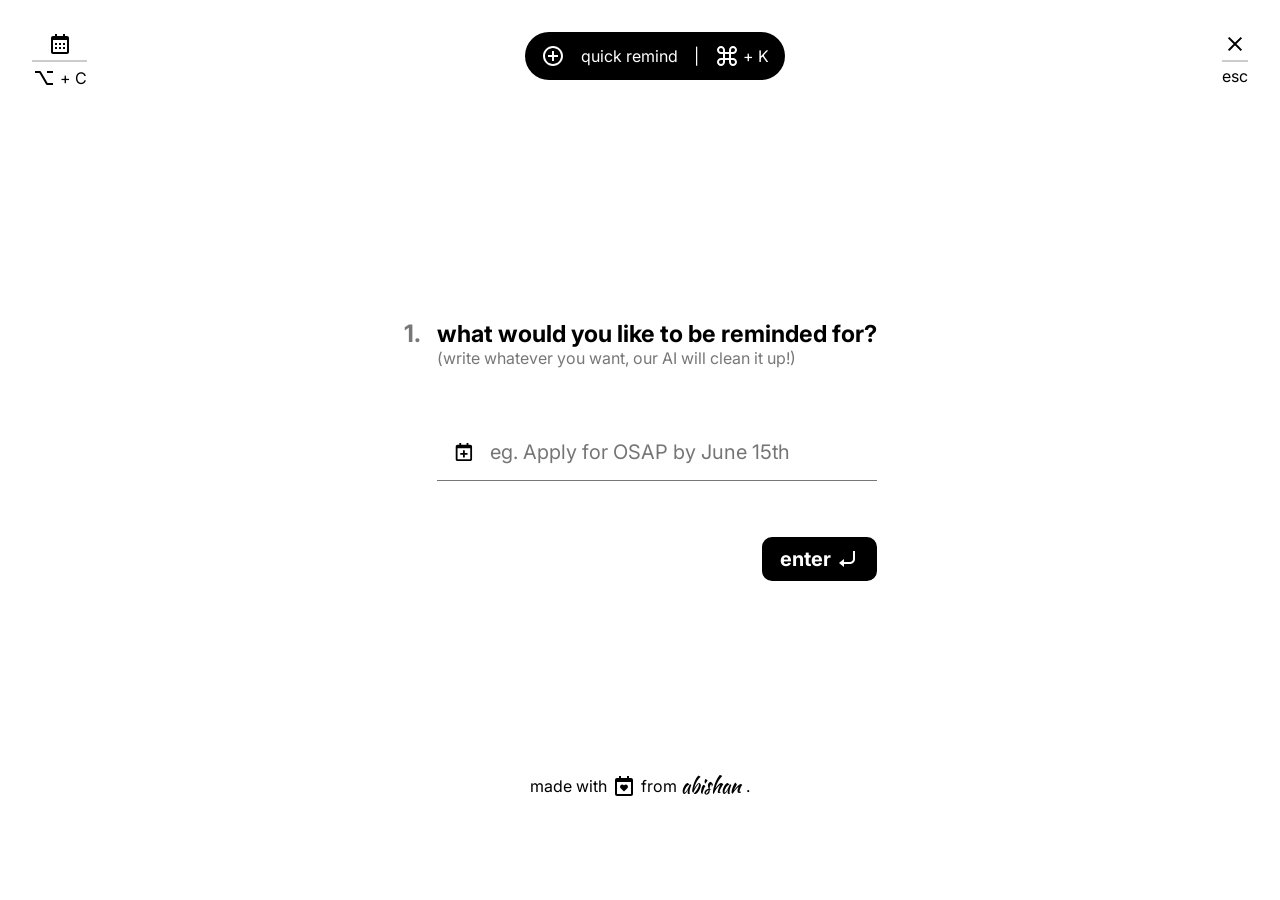
==== views/index/index.html @ edb1ef6b "First commit, finally done UI look" ====
<!DOCTYPE html>
<html lang="en">
<head>
    <meta charset="UTF-8">
    <meta name="viewport" content="width=device-width, initial-scale=1.0">
    <link rel="icon" href="#" type="image/svg+xml">
    <link rel="stylesheet" href="index.css">

    <title>easymind</title>
</head>
<body>
    
    <header>
        <section class="calendar-view vertical-shortcut">
            <svg  xmlns="http://www.w3.org/2000/svg" width="24" height="24"  
            fill="currentColor" viewBox="0 0 24 24" >
            <!--Boxicons v3.0.8 https://boxicons.com | License  https://docs.boxicons.com/free-->
            <path d="M19 4h-2V2h-2v2H9V2H7v2H5c-1.1 0-2 .9-2 2v14c0 1.1.9 2 2 2h14c1.1 0 2-.9 2-2V6c0-1.1-.9-2-2-2M5 20V8h14V6v14z"></path><path d="M7 11h2v2H7zm4 0h2v2h-2zm4 0h2v2h-2zm-8 4h2v2H7zm4 0h2v2h-2zm4 0h2v2h-2z"></path>
            </svg>
            
            <hr>

            <div class="shortcut">
                <!-- option + C -->
                    <svg  xmlns="http://www.w3.org/2000/svg" width="24" height="24"  
                    fill="currentColor" viewBox="0 0 24 24" >
                    <!--Boxicons v3.0.8 https://boxicons.com | License  https://docs.boxicons.com/free-->
                    <path d="M8.86 5.5A1 1 0 0 0 8 5H3v2h4.43l6.71 11.5a1 1 0 0 0 .86.5h6v-2h-5.43zM15 5h6v2h-6z"></path>
                    </svg>
                    <p>+</p>
                    <p>C</p>
            </div>
             
        </section>

        <section class="quick-remind">
            <svg  xmlns="http://www.w3.org/2000/svg" width="24" height="24"  
            fill="currentColor" viewBox="0 0 24 24" >
            <!--Boxicons v3.0.8 https://boxicons.com | License  https://docs.boxicons.com/free-->
            <path d="M13 7h-2v4H7v2h4v4h2v-4h4v-2h-4z"></path><path d="M12 2C6.49 2 2 6.49 2 12s4.49 10 10 10 10-4.49 10-10S17.51 2 12 2m0 18c-4.41 0-8-3.59-8-8s3.59-8 8-8 8 3.59 8 8-3.59 8-8 8"></path>
            </svg>

            <p>quick remind</p>
            <p>|</p>

            <div class="shortcut">
                <!-- command + K -->
                    <svg  xmlns="http://www.w3.org/2000/svg" width="24" height="24"  
                    fill="currentColor" viewBox="0 0 24 24" >
                    <!--Boxicons v3.0.8 https://boxicons.com | License  https://docs.boxicons.com/free-->
                    <path d="M18 10c2.21 0 4-1.79 4-4s-1.79-4-4-4-4 1.79-4 4v2h-4V6c0-2.21-1.79-4-4-4S2 3.79 2 6s1.79 4 4 4h2v4H6c-2.21 0-4 1.79-4 4s1.79 4 4 4 4-1.79 4-4v-2h4v2c0 2.21 1.79 4 4 4s4-1.79 4-4-1.79-4-4-4h-2v-4zm-2-4c0-1.1.9-2 2-2s2 .9 2 2-.9 2-2 2h-2zM8 18c0 1.1-.9 2-2 2s-2-.9-2-2 .9-2 2-2h2zM8 8H6c-1.1 0-2-.9-2-2s.9-2 2-2 2 .9 2 2zm6 6h-4v-4h4zm4 2c1.1 0 2 .9 2 2s-.9 2-2 2-2-.9-2-2v-2z"></path>
                    </svg>
                    <p>+</p>
                    <p>K</p>
            </div>
        </section>

        <section class="close-view vertical-shortcut">
            <svg  xmlns="http://www.w3.org/2000/svg" width="24" height="24"  
            fill="currentColor" viewBox="0 0 24 24" >
            <!--Boxicons v3.0.8 https://boxicons.com | License  https://docs.boxicons.com/free-->
            <path d="m7.76 14.83-2.83 2.83 1.41 1.41 2.83-2.83 2.12-2.12.71-.71.71.71 1.41 1.42 3.54 3.53 1.41-1.41-3.53-3.54-1.42-1.41-.71-.71 5.66-5.66-1.41-1.41L12 10.59 6.34 4.93 4.93 6.34 10.59 12l-.71.71z"></path>
            </svg>

            <hr>
            
            <!-- esc -->
                <p class="shortcut">esc</p>
        </section>
    </header>

    <main>

        <section class="reminder-form-section">

            <div class="reminder-form-question-number">
                <h1>1.</h1>
            </div>

            <section class="reminder-form question-1">

                <div class="reminder-form-question-text">
    
                    <div class="reminder-form-question">
                        <h1>what would you like to be reminded for?</h1>
                    </div>
    
                    <div class="reminder-form-sub-text">
                        <p>(write whatever you want, our AI will clean it up!)</p>
                    </div>
                </div>
    
                <div class="reminder-form-text-input">           
                    <svg  xmlns="http://www.w3.org/2000/svg" width="24" height="24"  
                    fill="currentColor" viewBox="0 0 24 24" >
                    <!--Boxicons v3.0.8 https://boxicons.com | License  https://docs.boxicons.com/free-->
                    <path d="M13 10h-2v3H8v2h3v3h2v-3h3v-2h-3z"></path><path d="M19 4h-2V2h-2v2H9V2H7v2H5c-1.1 0-2 .9-2 2v14c0 1.1.9 2 2 2h14c1.1 0 2-.9 2-2V6c0-1.1-.9-2-2-2M5 20V8h14V6v14z"></path>
                    </svg>
                    <input type="text" name="" id="" placeholder="eg. Apply for OSAP by June 15th">
                </div>
                
                <button class="enter-button shortcut">
                    <h2>enter</h2>
                    <svg  xmlns="http://www.w3.org/2000/svg" width="24" height="24"  
                    fill="currentColor" viewBox="0 0 24 24" >
                    <!--Boxicons v3.0.8 https://boxicons.com | License  https://docs.boxicons.com/free-->
                    <path d="M18 12c0 1.65-1.35 3-3 3H9v-3l-5 4 5 4v-3h6c2.76 0 5-2.24 5-5V4h-2z"></path>
                    </svg>
                </button>
            </section>
        </section>
    </main>

    <footer>
        <section class="made-with-love-section">
            <p>made with </p>

            <div class="love-from">
                <svg  xmlns="http://www.w3.org/2000/svg" width="24" height="24"  
                fill="currentColor" viewBox="0 0 24 24" >
                <!--Boxicons v3.0.8 https://boxicons.com | License  https://docs.boxicons.com/free-->
                <path d="M19 4h-2V2h-2v2H9V2H7v2H5c-1.1 0-2 .9-2 2v14c0 1.1.9 2 2 2h14c1.1 0 2-.9 2-2V6c0-1.1-.9-2-2-2M5 20V8h14V6v14z"></path><path d="m12.22 11.14-.22.22-.22-.22c-.86-.86-2.23-.86-3.1 0-.86.86-.86 2.21 0 3.07L12 17.5l3.32-3.29c.86-.86.86-2.21 0-3.07-.87-.86-2.23-.86-3.1 0"></path>
                </svg>
                <p>from </p>
                <p class="signature">abishan</p>
            </div>
            <p>.</p>
        </section>
    </footer>

</body>
</html>
---- views/index/index.css ----
/* google fonts */
    /* inter */
    @import url(https://fonts.googleapis.com/css?family=Inter:100,200,300,regular,500,600,700,800,900,100italic,200italic,300italic,italic,500italic,600italic,700italic,800italic,900italic);

    /* kaushan script */
    @import url(https://fonts.googleapis.com/css?family=Kaushan+Script:regular);

/* variables */
    :root {

        /* light-mode */
        --black: #000;
        --white: #fff;
        --medium-grey: #777;
        --light-grey: #ccc;

        --accent: #222;
        
        /* light-mode */
        /* --black: #fff;
        --white: #000;
        --medium-grey: #777;
        --light-grey: #ccc; */

    }

/* basic reset */
    * {
        padding: 0;
        margin: 0;
        box-sizing: border-box;
    }

    input, select, textarea, button {
    font-family: inherit;
    }

/* default link coloring */
    a {
        color: var(--primary);
    }

/* shortcuts */
    .shortcut {
        display: flex;
        gap: 0.25rem;

        justify-content: center;
        align-items: center;

    }

    .vertical-shortcut {
        display: flex;
        flex-direction: column;
        gap: 0.25rem;

        align-items: center;

        hr {
            width: 100%;
            border: 1px solid var(--light-grey);
        }
    }

/* main */
    body {
        font-family: 'Inter', sans-serif;

        background-color: var(--white);
        color: var(--black);

        display: grid;
        grid-template-areas: 
        "header"
        "main"
        "footer";

        grid-template-rows: 0.2fr 1fr 0.2fr;
    }

/* header */
    header {
        grid-area: header;

        display: flex;
        justify-content: space-between;

        padding: 2rem;
    }

    .calendar-view {
        display: flex;
        flex-direction: column;

        align-items: center;
    }

    .quick-remind {
        display: flex;
        flex-direction: row;
        gap: 1rem;

        align-items: center;

        background-color: var(--black);
        color: var(--white);
        padding: 0rem 1rem;
        border-radius: 780px;
        max-height: 3rem;
        
    }

    .close-view {
        display: flex;
        flex-direction: column;

        /* align-items: center; */
    }

/* main */
    main {
        grid-area: main;
    }

/* {% TEMPLATED %} */

/* default main sizing + centering */
    body {
        min-height: 100dvh;
    }

    main {
        display: grid;
    }

    .reminder-form-section {
        place-content: center;

        max-width: 80dvw;
        margin: auto;

        justify-content: center;
        align-items: center;

        display: flex;
        flex-direction: row;

        gap: 1rem;
    }

    .reminder-form-question-number {
        align-self: flex-start;

        color: var(--medium-grey);
    }

    .reminder-form {
        justify-content: center;
        align-items: center;

        display: flex;
        flex-direction: column;

        gap: 3.5rem;
    }

    .reminder-form-question-text {

        display: flex;
        flex-direction: column;

        .reminder-form-question {
            font-size: 1.25rem;
        }
    }

    .reminder-form-sub-text {
        color: var(--medium-grey);
    }

    .reminder-form-text-input {
  
        min-width: auto;

        display: flex;
        flex-direction: row;
        gap: 1rem;

        align-items: center;
        align-self: end;

        border: none;
        border-bottom: 1.5px solid var(--medium-grey);
        width: 100%;
        padding: 1rem;

        input {
            border: 0;
            outline: none;

            font-size: 1.25rem;
            width: 100%;
        }
    }

    .enter-button {
        align-self: flex-end;

        padding: 0.5rem 1rem;
        border: 2px solid var(--black);
        border-radius: 10px;

        background-color: var(--black);
        color: var(--white);
    }

/* {% TEMPLATED %} */

/* footer */
    footer {
        grid-area: footer;
    }

    .made-with-love-section {
        display: flex;
        flex-direction: row;

        justify-content: center;
        align-items: center;

        gap: 0.3rem;

        .love-from {
            display: flex;
            align-items: center;

            gap: 0.3rem;
        }

        .signature {
            font-family: Kaushan Script;
            font-size: 1.25rem;
        }
    }
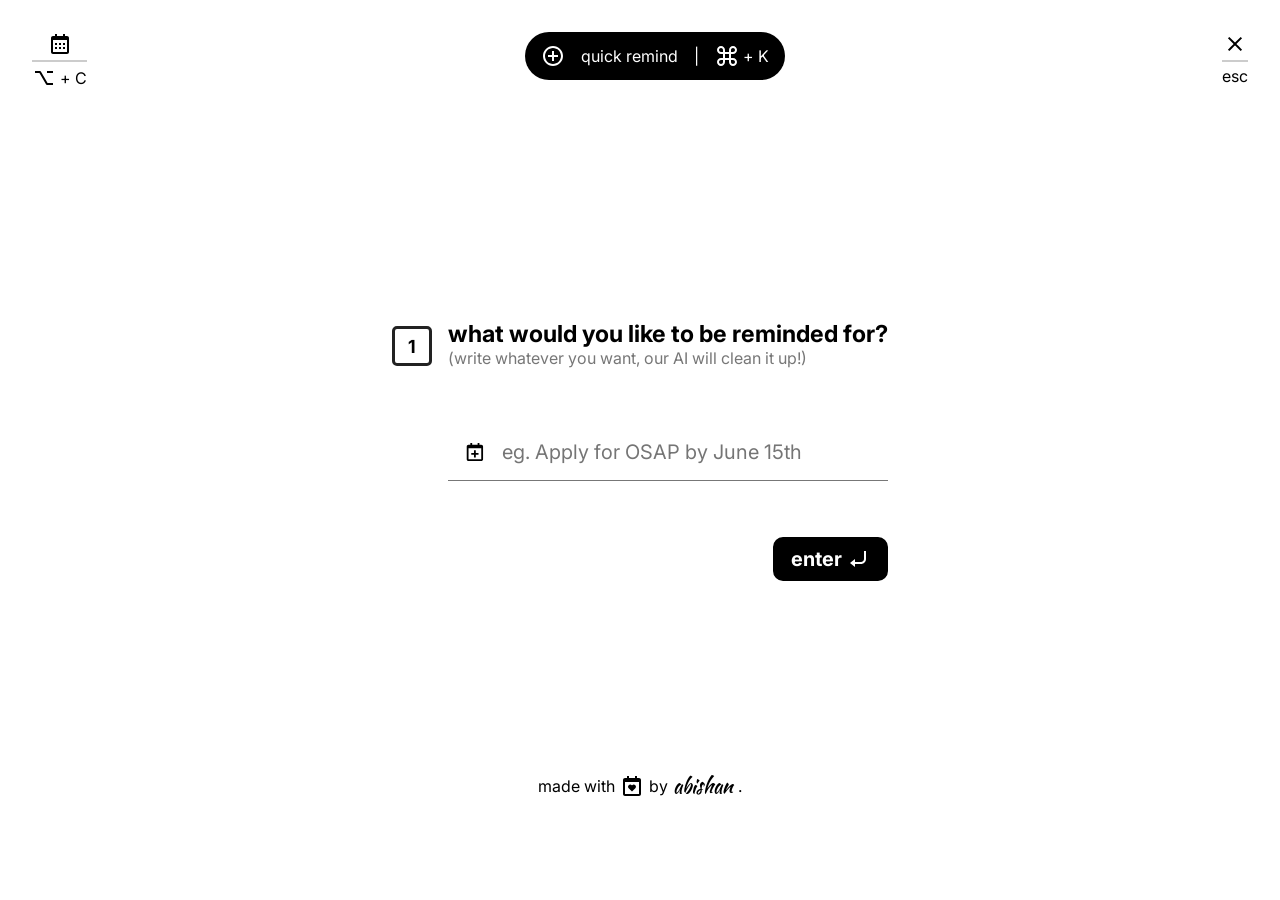
==== commit fc89a052: "satisfied with index page, now need to build other views and backend" ====
--- a/views/index/index.html
+++ b/views/index/index.html
@@ -74,7 +74,7 @@
         <section class="reminder-form-section">
 
             <div class="reminder-form-question-number">
-                <h1>1.</h1>
+                <h1>1</h1>
             </div>
 
             <section class="reminder-form question-1">
@@ -121,7 +121,7 @@
                 <!--Boxicons v3.0.8 https://boxicons.com | License  https://docs.boxicons.com/free-->
                 <path d="M19 4h-2V2h-2v2H9V2H7v2H5c-1.1 0-2 .9-2 2v14c0 1.1.9 2 2 2h14c1.1 0 2-.9 2-2V6c0-1.1-.9-2-2-2M5 20V8h14V6v14z"></path><path d="m12.22 11.14-.22.22-.22-.22c-.86-.86-2.23-.86-3.1 0-.86.86-.86 2.21 0 3.07L12 17.5l3.32-3.29c.86-.86.86-2.21 0-3.07-.87-.86-2.23-.86-3.1 0"></path>
                 </svg>
-                <p>from </p>
+                <p>by </p>
                 <p class="signature">abishan</p>
             </div>
             <p>.</p>
--- a/views/index/index.css
+++ b/views/index/index.css
@@ -150,9 +150,21 @@
     }
 
     .reminder-form-question-number {
+        font-size: 0.75rem;
+
         align-self: flex-start;
-
-        color: var(--medium-grey);
+        margin-top: 0.45rem;
+
+        display: grid;
+        place-content: center;
+
+        width: 2.5rem;
+        aspect-ratio: 1 / 1;
+        border: 3px solid var(--accent);
+        border-radius: 5px;
+
+        background-color: var(--white);
+        color: var(--black);
     }
 
     .reminder-form {
@@ -202,6 +214,10 @@
             font-size: 1.25rem;
             width: 100%;
         }
+
+        &:focus-within {
+            border-bottom: 2px solid var(--black);
+        }
     }
 
     .enter-button {
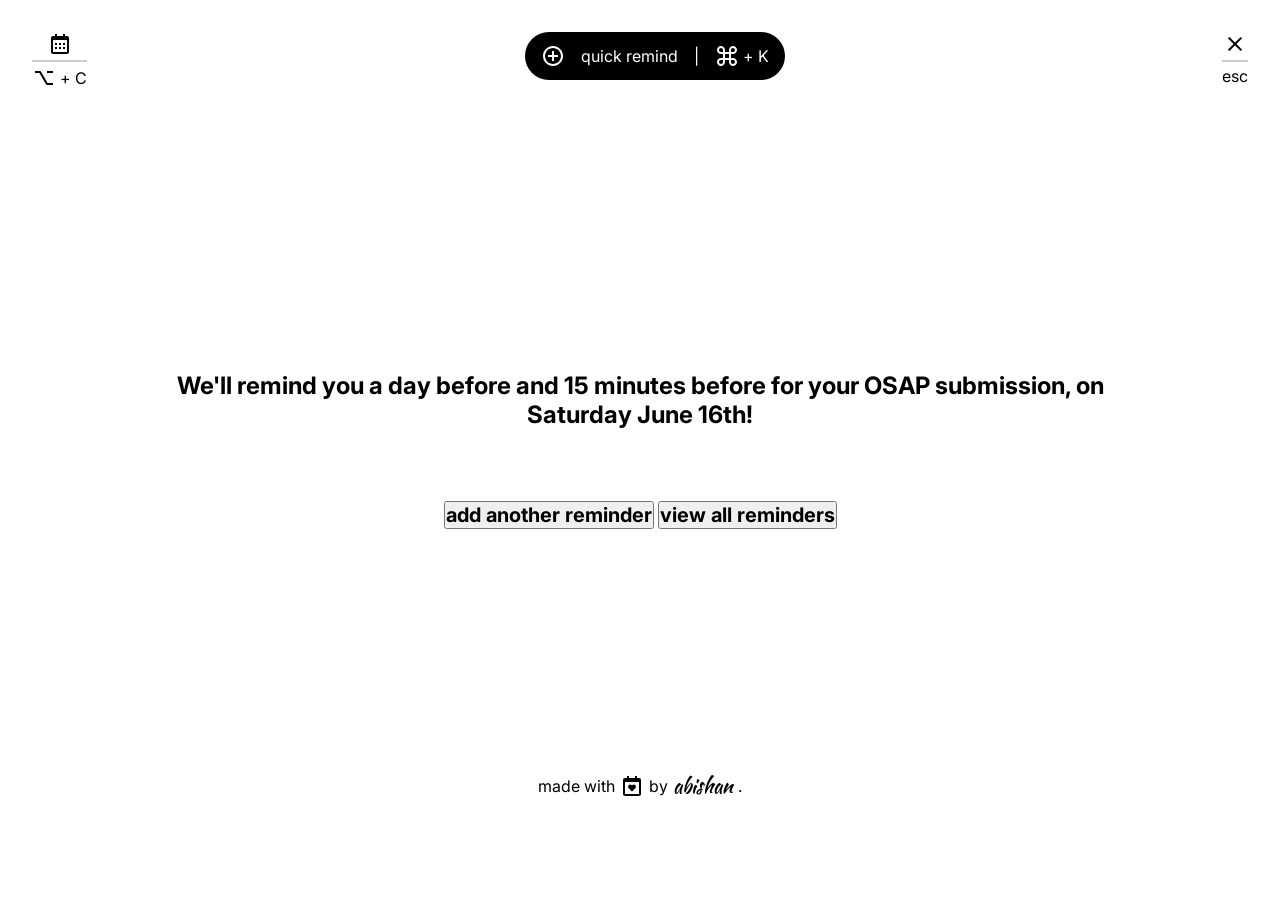
==== commit cc3f4e43: "almost done all pages, now the js and django rest backend" ====
--- a/views/index/index.html
+++ b/views/index/index.html
@@ -71,44 +71,180 @@
 
     <main>
 
-        <section class="reminder-form-section">
-
-            <div class="reminder-form-question-number">
-                <h1>1</h1>
-            </div>
-
-            <section class="reminder-form question-1">
-
-                <div class="reminder-form-question-text">
-    
-                    <div class="reminder-form-question">
-                        <h1>what would you like to be reminded for?</h1>
-                    </div>
-    
-                    <div class="reminder-form-sub-text">
-                        <p>(write whatever you want, our AI will clean it up!)</p>
-                    </div>
+        <div class="reminder-form-wrapper hidden">
+            <section class="reminder-form-section">
+    
+                <div class="reminder-form-question-number">
+                    <h1>1</h1>
                 </div>
     
-                <div class="reminder-form-text-input">           
-                    <svg  xmlns="http://www.w3.org/2000/svg" width="24" height="24"  
-                    fill="currentColor" viewBox="0 0 24 24" >
-                    <!--Boxicons v3.0.8 https://boxicons.com | License  https://docs.boxicons.com/free-->
-                    <path d="M13 10h-2v3H8v2h3v3h2v-3h3v-2h-3z"></path><path d="M19 4h-2V2h-2v2H9V2H7v2H5c-1.1 0-2 .9-2 2v14c0 1.1.9 2 2 2h14c1.1 0 2-.9 2-2V6c0-1.1-.9-2-2-2M5 20V8h14V6v14z"></path>
-                    </svg>
-                    <input type="text" name="" id="" placeholder="eg. Apply for OSAP by June 15th">
+                <section class="reminder-form question-1">
+    
+                    <div class="reminder-form-question-text">
+        
+                        <div class="reminder-form-question">
+                            <h1>what would you like to be reminded for?</h1>
+                        </div>
+        
+                        <div class="reminder-form-sub-text">
+                            <p>(write whatever you want, our AI will clean it up!)</p>
+                        </div>
+                    </div>
+        
+                    <div class="reminder-form-text-input">           
+                        <svg  xmlns="http://www.w3.org/2000/svg" width="24" height="24"  
+                        fill="currentColor" viewBox="0 0 24 24" >
+                        <!--Boxicons v3.0.8 https://boxicons.com | License  https://docs.boxicons.com/free-->
+                        <path d="M13 10h-2v3H8v2h3v3h2v-3h3v-2h-3z"></path><path d="M19 4h-2V2h-2v2H9V2H7v2H5c-1.1 0-2 .9-2 2v14c0 1.1.9 2 2 2h14c1.1 0 2-.9 2-2V6c0-1.1-.9-2-2-2M5 20V8h14V6v14z"></path>
+                        </svg>
+                        <input type="text" name="" id="" placeholder="eg. Apply for OSAP by June 15th">
+                    </div>
+                    
+                    <button class="enter-button shortcut">
+                        <h2>enter</h2>
+                        <svg  xmlns="http://www.w3.org/2000/svg" width="24" height="24"  
+                        fill="currentColor" viewBox="0 0 24 24" >
+                        <!--Boxicons v3.0.8 https://boxicons.com | License  https://docs.boxicons.com/free-->
+                        <path d="M18 12c0 1.65-1.35 3-3 3H9v-3l-5 4 5 4v-3h6c2.76 0 5-2.24 5-5V4h-2z"></path>
+                        </svg>
+                    </button>
+                </section>
+            </section>
+        </div>
+
+        <div class="reminder-form-wrapper hidden">
+            <section class="reminder-form-section">
+    
+                <div class="reminder-form-question-number">
+                    <h1>2</h1>
                 </div>
+    
+                <section class="reminder-form question-2">
+    
+                    <div class="reminder-form-question-text">
+        
+                        <div class="reminder-form-question">
+                            <h1>when would you like to be reminded?</h1>
+                        </div>
+        
+                        <div class="reminder-form-sub-text">
+                            <p>(write the date, time, whatever, however you want—we got this!)</p>
+                        </div>
+                    </div>
+        
+                    <div class="reminder-form-multiple-inputs">
+                        <div class="reminder-form-text-input">           
+                            <svg  xmlns="http://www.w3.org/2000/svg" width="24" height="24"  
+                            fill="currentColor" viewBox="0 0 24 24" >
+                            <!--Boxicons v3.0.8 https://boxicons.com | License  https://docs.boxicons.com/free-->
+                            <path d="M19 4h-2V2h-2v2H9V2H7v2H5c-1.1 0-2 .9-2 2v14c0 1.1.9 2 2 2h14c1.1 0 2-.9 2-2V6c0-1.1-.9-2-2-2M5 20V8h14V6v14z"></path><path d="M12 13h5v5h-5z"></path>
+                            </svg>
+                            <input type="text" name="" id="" placeholder="Date: June 13">
+                        </div>
+
+                        <div class="reminder-form-text-input">           
+                            <svg  xmlns="http://www.w3.org/2000/svg" width="24" height="24"  
+                            fill="currentColor" viewBox="0 0 24 24" >
+                            <!--Boxicons v3.0.8 https://boxicons.com | License  https://docs.boxicons.com/free-->
+                            <path d="M21 13c0-4.88-4.12-9-9-9s-9 4.12-9 9 4.12 9 9 9 9-4.12 9-9m-9 7c-3.79 0-7-3.21-7-7s3.21-7 7-7 7 3.21 7 7-3.21 7-7 7"></path><path d="M13 12V8h-2v6h6v-2zm5.7-9.71-.71.71-.71.71 1.51 1.5 1.5 1.5L21 6l.71-.71-1.51-1.5zM3.71 6.71l1.49-1.5 1.5-1.5L5.99 3l-.71-.71-1.49 1.5-1.5 1.5L3 6z"></path>
+                            </svg>
+                            <input type="text" name="" id="" placeholder="Time: 9 AM, 8:16 AM">
+                        </div>
+                    </div>
+
+                    
+                    <button class="enter-button shortcut">
+                        <h2>enter</h2>
+                        <svg  xmlns="http://www.w3.org/2000/svg" width="24" height="24"  
+                        fill="currentColor" viewBox="0 0 24 24" >
+                        <!--Boxicons v3.0.8 https://boxicons.com | License  https://docs.boxicons.com/free-->
+                        <path d="M18 12c0 1.65-1.35 3-3 3H9v-3l-5 4 5 4v-3h6c2.76 0 5-2.24 5-5V4h-2z"></path>
+                        </svg>
+                    </button>
+                </section>
+            </section>
+        </div>
+
+        <div class="reminder-form-wrapper hidden">
+            <section class="reminder-form-section">
+    
+                <div class="reminder-form-question-number">
+                    <h1>3</h1>
+                </div>
+    
+                <section class="reminder-form question-3">
+    
+                    <div class="reminder-form-question-text">
+        
+                        <div class="reminder-form-question">
+                            <h1>would you possibly want to be reminded for or at a specific place?</h1>
+                        </div>
+        
+                        <div class="reminder-form-sub-text">
+                            <p>(Optional parameter, press enter to skip!)</p>
+                            <p><strong>For</strong>: reminder to go to said place <strong>At</strong>: Reminder is triggered once you reach this location)</p>
+                        </div>
+                    </div>
+        
+                    <div class="reminder-form-multiple-inputs">
+                        <div class="reminder-form-text-input">           
+                            <svg  xmlns="http://www.w3.org/2000/svg" width="24" height="24"  
+                            fill="currentColor" viewBox="0 0 24 24" >
+                            <!--Boxicons v3.0.8 https://boxicons.com | License  https://docs.boxicons.com/free-->
+                            <path d="M19 4h-2V2h-2v2H9V2H7v2H5c-1.1 0-2 .9-2 2v14c0 1.1.9 2 2 2h14c1.1 0 2-.9 2-2V6c0-1.1-.9-2-2-2M5 20V8h14V6v14z"></path><path d="M12 13h5v5h-5z"></path>
+                            </svg>
+                            <input type="text" name="" id="" placeholder="Date: June 13">
+                        </div>
+
+                        <div class="reminder-form-text-input">           
+                            <svg  xmlns="http://www.w3.org/2000/svg" width="24" height="24"  
+                            fill="currentColor" viewBox="0 0 24 24" >
+                            <!--Boxicons v3.0.8 https://boxicons.com | License  https://docs.boxicons.com/free-->
+                            <path d="M21 13c0-4.88-4.12-9-9-9s-9 4.12-9 9 4.12 9 9 9 9-4.12 9-9m-9 7c-3.79 0-7-3.21-7-7s3.21-7 7-7 7 3.21 7 7-3.21 7-7 7"></path><path d="M13 12V8h-2v6h6v-2zm5.7-9.71-.71.71-.71.71 1.51 1.5 1.5 1.5L21 6l.71-.71-1.51-1.5zM3.71 6.71l1.49-1.5 1.5-1.5L5.99 3l-.71-.71-1.49 1.5-1.5 1.5L3 6z"></path>
+                            </svg>
+                            <input type="text" name="" id="" placeholder="location">
+                        </div>
+                    </div>
+
+                    
+                    <button class="enter-button shortcut">
+                        <h2>done!</h2>
+                        <svg  xmlns="http://www.w3.org/2000/svg" width="24" height="24"  
+                        fill="currentColor" viewBox="0 0 24 24" >
+                        <!--Boxicons v3.0.8 https://boxicons.com | License  https://docs.boxicons.com/free-->
+                        <path d="M18 12c0 1.65-1.35 3-3 3H9v-3l-5 4 5 4v-3h6c2.76 0 5-2.24 5-5V4h-2z"></path>
+                        </svg>
+                    </button>
+                </section>
+            </section>
+        </div>
+
+        <div class="reminder-form-wrapper hidden">
+            <section class="reminder-form-section">
+
+                <h1>Done!</h1>
                 
-                <button class="enter-button shortcut">
-                    <h2>enter</h2>
-                    <svg  xmlns="http://www.w3.org/2000/svg" width="24" height="24"  
-                    fill="currentColor" viewBox="0 0 24 24" >
-                    <!--Boxicons v3.0.8 https://boxicons.com | License  https://docs.boxicons.com/free-->
-                    <path d="M18 12c0 1.65-1.35 3-3 3H9v-3l-5 4 5 4v-3h6c2.76 0 5-2.24 5-5V4h-2z"></path>
-                    </svg>
-                </button>
-            </section>
-        </section>
+            </section>
+        </div>
+
+        <div class="reminder-form-wrapper active">
+
+            <section class="reminder-form-final-message">
+                <h1>We'll remind you a day before and 15 minutes before for your OSAP submission, on Saturday June 16th!</h1>
+    
+                <section class="reminder-form-options">
+                    <button>
+                        <h2>add another reminder</h2>
+                    </button>
+                    
+                    <button>
+                        <h2>view all reminders</h2>
+                    </button>
+                </section>
+            </section>
+
+        </div>
+
     </main>
 
     <footer>
--- a/views/index/index.css
+++ b/views/index/index.css
@@ -123,6 +123,18 @@
         grid-area: main;
     }
 
+    .reminder-form-wrapper {
+        display: none;
+    }
+
+    .reminder-form-wrapper.active {
+        display: block;
+    }
+
+    .reminder-form-wrapper.hidden {
+        display: none;
+    }
+
 /* {% TEMPLATED %} */
 
 /* default main sizing + centering */
@@ -134,7 +146,7 @@
         display: grid;
     }
 
-    .reminder-form-section {
+    .reminder-form-wrapper {
         place-content: center;
 
         max-width: 80dvw;
@@ -142,6 +154,10 @@
 
         justify-content: center;
         align-items: center;
+
+    }
+
+    .reminder-form-section {
 
         display: flex;
         flex-direction: row;
@@ -191,6 +207,15 @@
         color: var(--medium-grey);
     }
 
+    .reminder-form-multiple-inputs {
+
+        width: 100%;
+
+        display: flex;
+        justify-content: space-between;
+        gap: 5rem;
+    }
+
     .reminder-form-text-input {
   
         min-width: auto;
@@ -231,6 +256,18 @@
         color: var(--white);
     }
 
+    /* completion slide */
+    .reminder-form-final-message {
+        display: flex;
+        flex-direction: column;
+        gap: 4.5rem;
+
+        justify-content: center;
+        align-items: center;
+
+        text-align: center;
+    }
+
 /* {% TEMPLATED %} */
 
 /* footer */
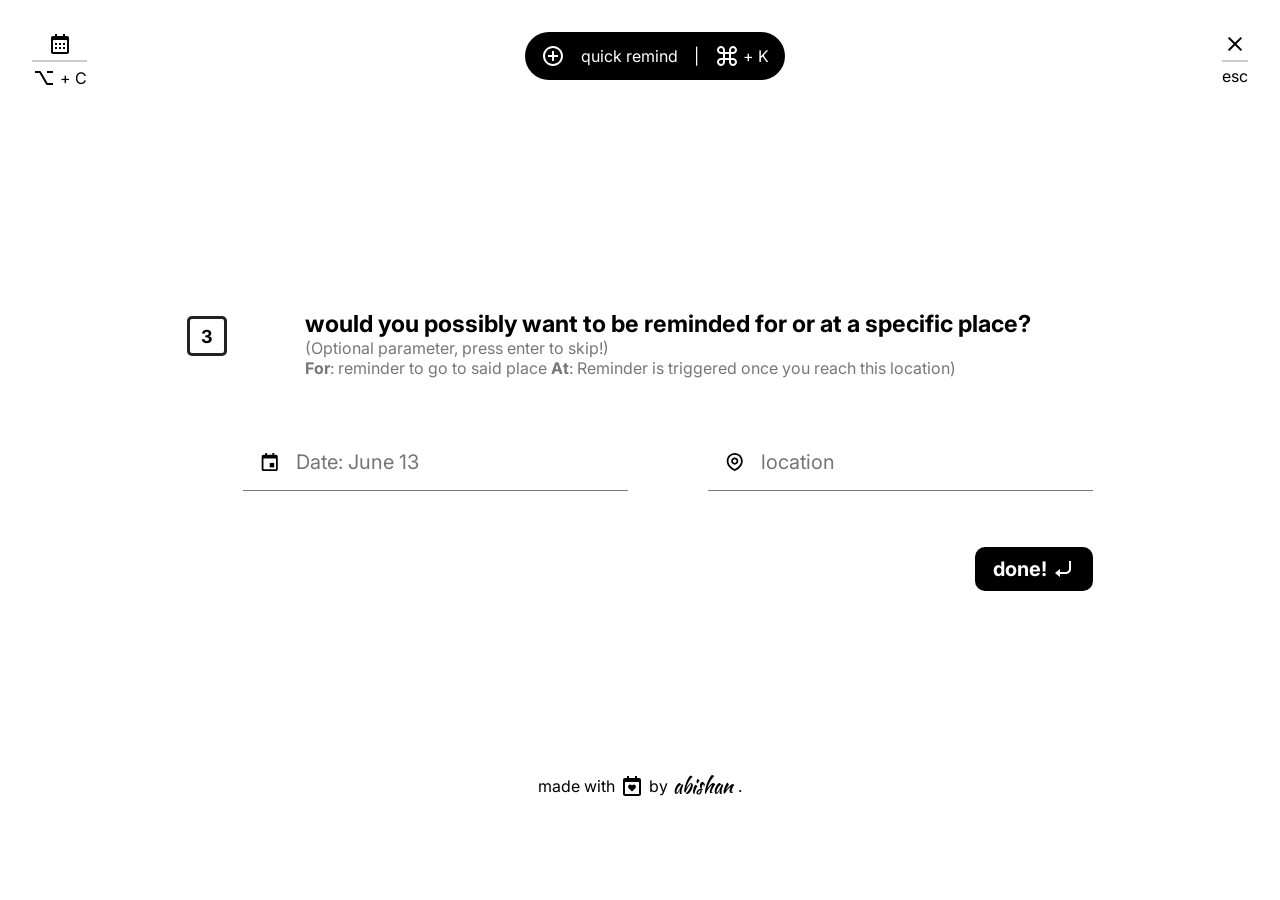
==== commit 2b265e33: "all pages complete, now just need js for transitions" ====
--- a/views/index/index.html
+++ b/views/index/index.html
@@ -7,6 +7,8 @@
     <link rel="stylesheet" href="index.css">
 
     <title>easymind</title>
+
+    <script src="script.js"></script>
 </head>
 <body>
     
@@ -165,7 +167,7 @@
             </section>
         </div>
 
-        <div class="reminder-form-wrapper hidden">
+        <div class="reminder-form-wrapper active">
             <section class="reminder-form-section">
     
                 <div class="reminder-form-question-number">
@@ -200,7 +202,7 @@
                             <svg  xmlns="http://www.w3.org/2000/svg" width="24" height="24"  
                             fill="currentColor" viewBox="0 0 24 24" >
                             <!--Boxicons v3.0.8 https://boxicons.com | License  https://docs.boxicons.com/free-->
-                            <path d="M21 13c0-4.88-4.12-9-9-9s-9 4.12-9 9 4.12 9 9 9 9-4.12 9-9m-9 7c-3.79 0-7-3.21-7-7s3.21-7 7-7 7 3.21 7 7-3.21 7-7 7"></path><path d="M13 12V8h-2v6h6v-2zm5.7-9.71-.71.71-.71.71 1.51 1.5 1.5 1.5L21 6l.71-.71-1.51-1.5zM3.71 6.71l1.49-1.5 1.5-1.5L5.99 3l-.71-.71-1.49 1.5-1.5 1.5L3 6z"></path>
+                            <path d="M12 15c2.21 0 4-1.79 4-4s-1.79-4-4-4-4 1.79-4 4 1.79 4 4 4m0-6c1.1 0 2 .9 2 2s-.9 2-2 2-2-.9-2-2 .9-2 2-2"></path><path d="M11.65 21.94a1.03 1.03 0 0 0 .7 0C12.7 21.81 21 18.61 21 11c0-4.96-4.04-9-9-9s-9 4.04-9 9c0 7.6 8.3 10.8 8.65 10.94M12 4c3.86 0 7 3.14 7 7 0 5.42-5.53 8.26-7 8.91-1.47-.66-7-3.5-7-8.91 0-3.86 3.14-7 7-7"></path>
                             </svg>
                             <input type="text" name="" id="" placeholder="location">
                         </div>
@@ -220,24 +222,34 @@
         </div>
 
         <div class="reminder-form-wrapper hidden">
-            <section class="reminder-form-section">
+            <section class="reminder-form-section-done">
 
                 <h1>Done!</h1>
                 
             </section>
         </div>
 
-        <div class="reminder-form-wrapper active">
+        <div class="reminder-form-wrapper hidden">
 
             <section class="reminder-form-final-message">
                 <h1>We'll remind you a day before and 15 minutes before for your OSAP submission, on Saturday June 16th!</h1>
     
                 <section class="reminder-form-options">
                     <button>
+                        <svg  xmlns="http://www.w3.org/2000/svg" width="24" height="24"  
+                        fill="currentColor" viewBox="0 0 24 24" >
+                        <!--Boxicons v3.0.8 https://boxicons.com | License  https://docs.boxicons.com/free-->
+                        <path d="M13 7h-2v4H7v2h4v4h2v-4h4v-2h-4z"></path><path d="M12 2C6.49 2 2 6.49 2 12s4.49 10 10 10 10-4.49 10-10S17.51 2 12 2m0 18c-4.41 0-8-3.59-8-8s3.59-8 8-8 8 3.59 8 8-3.59 8-8 8"></path>
+                        </svg>
                         <h2>add another reminder</h2>
                     </button>
                     
                     <button>
+                        <svg  xmlns="http://www.w3.org/2000/svg" width="24" height="24"  
+                        fill="currentColor" viewBox="0 0 24 24" >
+                        <!--Boxicons v3.0.8 https://boxicons.com | License  https://docs.boxicons.com/free-->
+                        <path d="M19 4h-2V2h-2v2H9V2H7v2H5c-1.1 0-2 .9-2 2v14c0 1.1.9 2 2 2h8c.13 0 .26-.03.38-.08s.23-.12.33-.22l7-7c.09-.09.15-.19.2-.29l.03-.09c.03-.08.05-.17.05-.26 0-.02.01-.04.01-.06V6c0-1.1-.9-2-2-2m0 9h-6c-.55 0-1 .45-1 1v6H5V8h14z"></path>
+                        </svg>
                         <h2>view all reminders</h2>
                     </button>
                 </section>
--- a/views/index/index.css
+++ b/views/index/index.css
@@ -135,6 +135,42 @@
         display: none;
     }
 
+/* buttons */
+    button {
+        display: flex;
+        flex-direction: row;
+        gap: 0.75rem;
+
+        padding: 0.5rem 1rem;
+        border: 2px solid var(--black);
+        border-radius: 10px;
+
+        background-color: var(--black);
+        color: var(--white);
+
+        transition: 0.5s transform ease, 0.02s background-color ease, 0.5s box-shadow ease;
+        
+        /* &:hover {
+            background-color: var(--white);
+            color: var(--black);
+
+            transform: translateY(-2px);
+
+            box-shadow: 0px 5px 10px rgba(0, 0, 0, 0.5);
+        } */
+    }
+    
+    button.light {
+
+        padding: 0.5rem 1rem;
+        border: 2px solid var(--black);
+        border-radius: 10px;
+
+        background-color: var(--white);
+        color: var(--black);
+    }
+
+
 /* {% TEMPLATED %} */
 
 /* default main sizing + centering */
@@ -174,7 +210,7 @@
         display: grid;
         place-content: center;
 
-        width: 2.5rem;
+        min-width: 2.5rem;
         aspect-ratio: 1 / 1;
         border: 3px solid var(--accent);
         border-radius: 5px;
@@ -254,9 +290,23 @@
 
         background-color: var(--black);
         color: var(--white);
-    }
-
-    /* completion slide */
+
+        transition: opacity 0.1s ease, transform 0.5s ease;
+
+        &:hover {
+            opacity: 0.8;
+            transform: translateY(-1px);
+        }
+    }
+
+    /* done slide - slide 3 */
+    .reminder-form-section-done {
+        h1 {
+            font-size: 3.5rem;
+        }
+    }
+
+    /* completion slide  - slide 4 */
     .reminder-form-final-message {
         display: flex;
         flex-direction: column;
@@ -266,6 +316,15 @@
         align-items: center;
 
         text-align: center;
+
+        h1 {
+            font-size: 2.5rem;
+        }
+    }
+
+    .reminder-form-options {
+        display: flex;
+        gap: 1rem;
     }
 
 /* {% TEMPLATED %} */
@@ -294,5 +353,12 @@
         .signature {
             font-family: Kaushan Script;
             font-size: 1.25rem;
+
+            transition: 1s transform ease, text-shadow 1s ease;
+
+            &:hover {
+                transform: translateY(-2px);
+                text-shadow: 0px 2px 15px pink;
+            }
         }
     }
